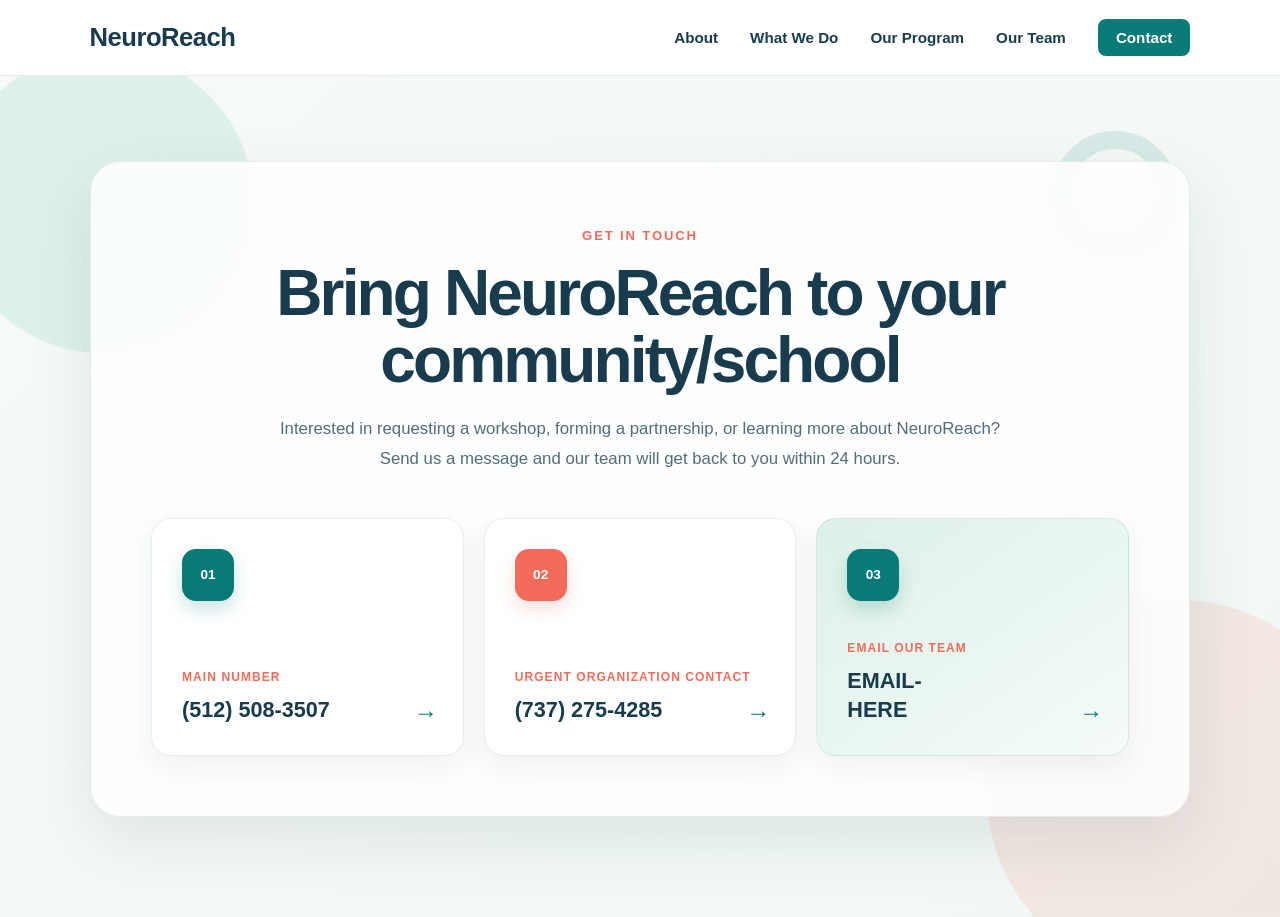
==== contact.html @ 3493aa93 "Add and style contact page" ====
<!DOCTYPE html>
<html lang="en">
    <head>
    <meta charset="UTF-8">
    <meta name="viewport" content="width=device-width, initial-scale=1.0" />
    <title>Bring NeuroReach to Your School or Community</title>
    <link rel="stylesheet" href="style.css">
  </head>
  <body>
    <nav class="navbar">
        <a href="index.html" class="logo">NeuroReach</a>
        <ul class="nav-links">
            <li><a href="index.html#about">About</a></li>
            <li><a href="index.html#work">What We Do</a></li>
            <li><a href="index.html#program">Our Program</a></li>
            <li><a href="index.html#team">Our Team</a></li>
            <li><a href="contact.html" class="nav-button">Contact</a></li>
        </ul>
    </nav>
    <main>
        <section class="contact-section">
            <div class="contact-container">
                <p class="section-label">Get in Touch</p>
                <h1>Bring NeuroReach to your community/school</h1>
                <p class="contact-description">Interested in requesting a workshop, forming a partnership, or learning more about NeuroReach? Send us a message and our team will get back to you within 24 hours.</p>
                
                <div class="contact-options">
                    <a href="tel:+15125083507" class="contact-card">
                        <span class="contact-icon">01</span>
                        <div>
                            <p>Main number</p>
                            <h2>(512) 508-3507</h2>
                        </div>
                    </a>
                    
                    <a href="tel:+17372754285" class="contact-card">
                        <span class="contact-icon">02</span>
                        <div>
                            <p>Urgent Organization Contact</p>
                            <h2>(737) 275-4285</h2>
                        </div>
                    </a>

                    <a href="mailto:EMAIL-HERE" class="contact-card email-card">
                        <span class="contact-icon">03</span>
                        <div>
                            <p>Email Our Team</p>
                            <h2>EMAIL-HERE</h2>
                        </div>
                    </a>
                </div>
            </div>
        </section>
    </main>
    </body>
</html>
---- style.css ----
:root {
    --background: #F7FAF7;
    --navy: #183B4E;
    --teal: #087A78;
    --coral: #F26B5B;
    --mint: #DDF1E8;
    --white: #FFFFFF;
}

* {
    margin: 0;
    padding: 0;
    box-sizing: border-box;
}

html {
    scroll-behavior: smooth;
}

body {
    background-color: var(--background);
    color: var(--navy);
    font-family: Inter, Arial, Helvetica, sans-serif;
    line-height: 1.6;
}

a {
    color: inherit;
    text-decoration: none;
}

ul {
    list-style: none;
}

.navbar {
    min-height: 76px;
    padding: 0 7%;
    display: flex;
    justify-content: space-between;
    align-items: center;
    background-color: var(--white);
    border-bottom: 1px solid rgba(24, 59, 78, 0.1);
}

.logo {
    color: var(--navy);
    font-size: 1.6rem;
    font-weight: 800;
    letter-spacing: -0.5px;
}

.nav-links {
    display: flex;
    align-items: center;
    gap: 2rem;
}

.nav-links a {
    font-size: 0.95rem;
    font-weight: 600;
    transition: color 0.2s ease;
}

.nav-links a:hover {
    color: var(--teal);
}

.nav-button {
    padding: 10px 18px;
    color: var(--white);
    background-color: var(--teal);
    border-radius: 8px;
}

.nav-button:hover {
    color: var(--white) ;
    background-color: #066967;
}

.hero {
    display: grid;
    grid-template-columns: 1.1fr 0.9fr;
    align-items: center;
    gap: 4rem;
    padding: 70px 7%;
    min-height: calc(100vh - 76px);
    position: relative;
    overflow: hidden;
}

.hero-content {
    max-width: 650px;
}

.hero-label {
    color: var(--coral);
    font-weight: bold;
    font-size: 0.9rem;
    letter-spacing: 0.08rem;
    margin-bottom: 12px;
    text-transform: uppercase; 
}

.hero-content h1 {
    font-size: 3.5rem;
    line-height: 1.1;
    font-weight: 800;
    margin-bottom: 20px;
    letter-spacing: -0.03em;
}

.hero-description {
    font-size: 1.05rem;
    opacity: 0.8;
    max-width: 620px;
}

.hero-description p {
    margin-bottom: 8px;
}

.hero-actions {
    display: flex;
    gap: 1rem;
    margin-top: 28px;
    align-items: center;
    flex-wrap: wrap;
}

.primary-button,
.secondary-button {
    display: inline-block;
    padding: 13px 22px;
    font-weight: bold;
    border-radius: 9px;
    transition: all 0.2s ease;
}

.primary-button {
    background-color: teal;
    color: white;
    border-color: teal;
}

.hero-visual {
    position: relative;
    min-height: 400px;
    display: flex;
    align-items: center;
    justify-content: center;
}

.visual-circle {
    position: absolute;
    width: 420px;
    height: 420px;
    background-color: var(--mint);
    border-radius: 50%;
    top: 50%;
    left: 50%;
    transform: translate(-50%, -50%);
    z-index: 0;
}

.program-preview {
    position: relative;
    z-index: 1;
    width: 100%;
    max-width: 380px;
    padding: 36px;
    background-color: var(--white);
    border: 1px solid rgba(24, 59, 78, 0.12);
    border-radius: 18px;
    box-shadow: 0 18px 45px rgba(24, 59, 78, 0.12);
}

.program-preview > p {
    color: var(--coral);
    font-size: 0.85rem;
    font-weight: 700;
    letter-spacing: 0.06em;
    text-transform: uppercase;
    margin-bottom: 10px;
}

.program-preview h2 {
    font-size: 2rem;
    line-height: 1.15;
    letter-spacing: -0.02em;
    margin-bottom: 24px;
}

.program-stats {
    display: grid;
    grid-template-columns: repeat(3, 1fr);
    gap: 0.75rem;
    margin-top: 24px;
    padding-top: 20px;
    border-top: 1px solid rgba(24, 59, 78, 0.12);
}

.program-stats span {
    text-align: center;
    font-size: 0.85rem;
    font-weight: 700;
    line-height: 1.3;
}

.about-container {
    display: grid;
    grid-template-columns: 0.9fr 1.1fr;
    gap: 4rem;
    align-items: center;
}

.about-section {
    background-color: var(--mint);
    padding: 90px 7%;
}



.about-left-miniheading {
    color: var(--coral);
    font-weight: bold;
    font-size: 0.9rem;
    letter-spacing: 0.08rem;
    margin-bottom: 25px;
}
.about-left-heading {
    color: var(--navy);
    font-weight: bold;
    font-size: 1.3rem;
    letter-spacing: 0.08rem;
    margin-bottom: 12px;
}

.about-right p {
    margin-bottom: 30px;
}

.about-right p:last-child {
    margin-bottom: 0;
}

.about-section {
    background-color: var(--mint);
    padding: 100px 7%;
}

.about-container {
    display: grid;
    grid-template-columns: 0.8fr 1.2fr;
    gap: 5rem;
    align-items: start;
}

.about-left-miniheading {
    color: var(--coral);
    font-size: 0.9rem;
    font-weight: 700;
    letter-spacing: 0.08em;
    text-transform: uppercase;
    margin-bottom: 16px;
}

.about-left-heading {
    color: var(--navy);
    font-size: 2.5rem;
    font-weight: 800;
    line-height: 1.2;
    letter-spacing: -0.02em;
    max-width: 520px;
}

.about-right {
    display: grid;
    gap: 18px;
}

.about-right > p {
    margin: 0;
    padding: 24px 26px;
    background-color: var(--white);
    color: var(--navy);
    font-size: 1rem;
    line-height: 1.75;
    border: 1px solid rgba(24, 59, 78, 0.1);
    border-left: 4px solid var(--coral);
    border-radius: 14px;
    box-shadow: 0 10px 28px rgba(24, 59, 78, 0.07);
    transition: transform 0.2s ease, box-shadow 0.2s ease;
}

.about-right > p:hover {
    transform: translateY(-3px);
    box-shadow: 0 15px 34px rgba(24, 59, 78, 0.11);
}



.work-section {
    background-color: var(--background);
    padding: 100px 7%;
}

.work-heading {
    max-width: 720px;
    margin-bottom: 50px;
}

.section-label {
    color: var(--coral);
    font-size: 0.9rem;
    font-weight: 700;
    letter-spacing: 0.08em;
    text-transform: uppercase;
    margin-bottom: 12px;
}

.work-heading h2 {
    color: var(--navy);
    font-size: 2.7rem;
    line-height: 1.15;
    letter-spacing: -0.02em;
    margin-bottom: 18px;
}

.work-description {
    color: var(--navy);
    font-size: 1.05rem;
    line-height: 1.7;
    opacity: 0.78;
}

.work-grid {
    display: grid;
    grid-template-columns: repeat(3, 1fr);
    gap: 22px;
}

.work-card {
    padding: 30px;
    background-color: var(--white);
    border: 1px solid rgba(24, 59, 78, 0.12);
    border-radius: 16px;
    box-shadow: 0 8px 24px rgba(24, 59, 78, 0.07);
    transition: transform 0.2s ease, box-shadow 0.2s ease;
}

.work-number {
    color: var(--coral);
    font-size: 0.85rem;
    font-weight: 700;
}

.work-card h3 {
    color: var(--navy);
    font-size: 1.35rem;
    line-height: 1.3;
    margin: 14px 0 12px;
}

.work-card h3 + p {
    color: var(--navy);
    line-height: 1.7;
    opacity: 0.78;
}

.work-card:hover {
    transform: translateY(-5px);
    box-shadow: 0 14px 32px rgba(24, 59, 78, 0.13);
}

.program-section {
    padding: 100px 7%;
    background-color: var(--navy);
    color: var(--white);
}

.program-container {
    max-width: 1400px;
    margin: 0 auto;
}

.program-heading {
    max-width: 900px;
    margin-bottom: 50px;
}

.program-section .section-label {
    color: var(--coral);
    font-size: 0.9rem;
    font-weight: 700;
    letter-spacing: 0.08em;
    text-transform: uppercase;
    margin-bottom: 14px;
}

.program-heading h2 {
    color: var(--white);
    font-size: 2.8rem;
    font-weight: 800;
    line-height: 1.15;
    letter-spacing: -0.02em;
    margin-bottom: 20px;
}

.program-description {
    max-width: 850px;
    color: rgba(255, 255, 255, 0.78);
    font-size: 1.05rem;
    line-height: 1.8;
}

.program-grid {
    display: grid;
    grid-template-columns: repeat(2, 1fr);
    gap: 22px;
}

.unit-card {
    padding: 32px;
    background-color: var(--white);
    color: var(--navy);
    border: 1px solid rgba(255, 255, 255, 0.15);
    border-radius: 16px;
    box-shadow: 0 14px 35px rgba(0, 0, 0, 0.16);
    transition: transform 0.2s ease, box-shadow 0.2s ease;
}

.unit-card:hover {
    transform: translateY(-4px);
    box-shadow: 0 20px 42px rgba(0, 0, 0, 0.22);
}

.unit-number {
    width: 46px;
    height: 46px;
    display: flex;
    align-items: center;
    justify-content: center;
    color: var(--teal);
    background-color: var(--mint);
    border-radius: 50%;
    font-size: 0.9rem;
    font-weight: 800;
}

.unit-card h3 {
    margin: 18px 0 12px;
    color: var(--navy);
    font-size: 1.35rem;
    line-height: 1.3;
}

.unit-card > p:last-child {
    color: rgba(24, 59, 78, 0.78);
    line-height: 1.7;
}

/* Makes the unit cards stack on smaller screens */
@media (max-width: 800px) {
    .program-section {
        padding: 75px 6%;
    }

    .program-heading h2 {
        font-size: 2.2rem;
    }

    .program-grid {
        grid-template-columns: 1fr;
    }
}

.team-section {
    padding: 100px 7%;
    background-color: var(--background);
}

.team-container {
    max-width: 1400px;
    margin: 0 auto;
}

.team-heading {
    max-width: 720px;
    margin-bottom: 50px;
}

.team-heading h2 {
    color: var(--navy);
    font-size: 2.8rem;
    line-height: 1.15;
    letter-spacing: -0.02em;
    margin: 12px 0 18px;
}

.team-description {
    color: rgba(24, 59, 78, 0.78);
    font-size: 1.05rem;
    line-height: 1.75;
}

.team-grid {
    display: grid;
    grid-template-columns: repeat(3, 1fr);
    gap: 24px;
}

.officer-card {
    padding: 18px 18px 26px;
    background-color: var(--white);
    border: 1px solid rgba(24, 59, 78, 0.1);
    border-radius: 16px;
    box-shadow: 0 12px 30px rgba(24, 59, 78, 0.08);
    transition: transform 0.2s ease, box-shadow 0.2s ease;
}

.officer-card:hover {
    transform: translateY(-4px);
    box-shadow: 0 18px 38px rgba(24, 59, 78, 0.13);
}

.officer-photo-placeholder,
.officer-photo {
    width: 100%;
    aspect-ratio: 4 / 3;
    border-radius: 12px;
    object-fit: cover;
}

.officer-photo-placeholder {
    display: flex;
    align-items: center;
    justify-content: center;
    color: var(--teal);
    background-color: var(--mint);
    font-size: 2.8rem;
    font-weight: 800;
}

.officer-card h3 {
    margin-top: 20px;
    color: var(--navy);
    font-size: 1.4rem;
}

.officer-role {
    color: var(--coral);
    font-size: 0.9rem;
    font-weight: 700;
    margin: 2px 0 10px;
}

.officer-card > p:last-child {
    color: rgba(24, 59, 78, 0.75);
    line-height: 1.65;
}

@media (max-width: 900px) {
    .team-grid {
        grid-template-columns: repeat(2, 1fr);
    }
}

@media (max-width: 600px) {
    .team-section {
        padding: 75px 6%;
    }

    .team-heading h2 {
        font-size: 2.2rem;
    }

    .team-grid {
        grid-template-columns: 1fr;
    }
}

.contact-section {
    position: relative;
    min-height: calc(100vh - 76px);
    padding: 85px 7% 100px;
    overflow: hidden;
    background:
        radial-gradient(circle at 8% 15%, rgba(221, 241, 232, 0.95) 0 150px, transparent 152px),
        radial-gradient(circle at 92% 85%, rgba(242, 107, 91, 0.12) 0 190px, transparent 192px),
        linear-gradient(135deg, #f7faf7 0%, #f1f8f4 100%);
}

.contact-section::before {
    content: "";
    position: absolute;
    top: 55px;
    right: 8%;
    width: 90px;
    height: 90px;
    border: 18px solid rgba(8, 122, 120, 0.12);
    border-radius: 50%;
}

.contact-container {
    position: relative;
    z-index: 1;
    width: 100%;
    max-width: 1100px;
    margin: 0 auto;
    padding: 60px;
    text-align: center;
    background: rgba(255, 255, 255, 0.82);
    border: 1px solid rgba(24, 59, 78, 0.09);
    border-radius: 30px;
    box-shadow: 0 24px 65px rgba(24, 59, 78, 0.1);
    backdrop-filter: blur(8px);
}

.contact-section .section-label {
    display: inline-block;
    margin-bottom: 14px;
    color: var(--coral);
    font-size: 0.82rem;
    font-weight: 800;
    letter-spacing: 0.14em;
    text-transform: uppercase;
}

.contact-section h1 {
    max-width: 780px;
    margin: 0 auto 20px;
    color: var(--navy);
    font-size: clamp(2.6rem, 5vw, 4.2rem);
    line-height: 1.05;
    letter-spacing: -0.045em;
}

.contact-description {
    max-width: 740px;
    margin: 0 auto 45px;
    color: rgba(24, 59, 78, 0.75);
    font-size: 1.05rem;
    line-height: 1.75;
}

.contact-options {
    display: grid;
    grid-template-columns: repeat(3, minmax(0, 1fr));
    gap: 20px;
    text-align: left;
}

.contact-card {
    position: relative;
    display: flex;
    min-height: 220px;
    flex-direction: column;
    align-items: flex-start;
    justify-content: space-between;
    padding: 30px;
    overflow: hidden;
    color: var(--navy);
    text-decoration: none;
    background: #ffffff;
    border: 1px solid rgba(24, 59, 78, 0.09);
    border-radius: 20px;
    box-shadow: 0 10px 30px rgba(24, 59, 78, 0.07);
    transition:
        transform 0.25s ease,
        box-shadow 0.25s ease,
        border-color 0.25s ease;
}

.contact-card::after {
    content: "→";
    position: absolute;
    right: 25px;
    bottom: 22px;
    color: var(--teal);
    font-size: 1.5rem;
    font-weight: 700;
    transition: transform 0.25s ease;
}

.contact-card:hover {
    transform: translateY(-7px);
    border-color: rgba(8, 122, 120, 0.3);
    box-shadow: 0 18px 42px rgba(24, 59, 78, 0.14);
}

.contact-card:hover::after {
    transform: translateX(5px);
}

.contact-icon {
    display: grid;
    width: 52px;
    height: 52px;
    margin-bottom: 38px;
    place-items: center;
    color: #ffffff;
    font-size: 0.85rem;
    font-weight: 800;
    background: var(--teal);
    border-radius: 14px;
    box-shadow: 0 8px 18px rgba(8, 122, 120, 0.22);
}

.contact-card p {
    margin: 0 0 8px;
    color: var(--coral);
    font-size: 0.75rem;
    font-weight: 800;
    letter-spacing: 0.09em;
    text-transform: uppercase;
}

.contact-card h2 {
    max-width: calc(100% - 25px);
    margin: 0;
    color: var(--navy);
    font-size: clamp(1.05rem, 1.7vw, 1.35rem);
    line-height: 1.35;
    overflow-wrap: anywhere;
}

.email-card {
    background: linear-gradient(145deg, #ddf1e8, #f5fbf8);
}

.contact-card:nth-child(2) .contact-icon {
    background: var(--coral);
    box-shadow: 0 8px 18px rgba(242, 107, 91, 0.22);
}

.contact-note {
    max-width: 760px;
    margin: 32px auto 0;
    padding: 16px 22px;
    color: rgba(24, 59, 78, 0.72);
    font-size: 0.88rem;
    line-height: 1.6;
    background: rgba(221, 241, 232, 0.7);
    border-left: 4px solid var(--teal);
    border-radius: 9px;
    text-align: left;
}

@media (max-width: 900px) {
    .contact-container {
        padding: 45px 32px;
    }

    .contact-options {
        grid-template-columns: 1fr;
    }

    .contact-card {
        min-height: 180px;
    }

    .contact-icon {
        margin-bottom: 25px;
    }
}

@media (max-width: 600px) {
    .contact-section {
        padding: 50px 5% 70px;
    }

    .contact-container {
        padding: 38px 20px;
        border-radius: 22px;
    }

    .contact-section h1 {
        font-size: 2.35rem;
    }

    .contact-description {
        margin-bottom: 32px;
        font-size: 0.98rem;
    }

    .contact-card {
        min-height: 165px;
        padding: 24px;
    }
}
.contact-card:first-child h2 {
    white-space: nowrap;
    max-width: none;
}
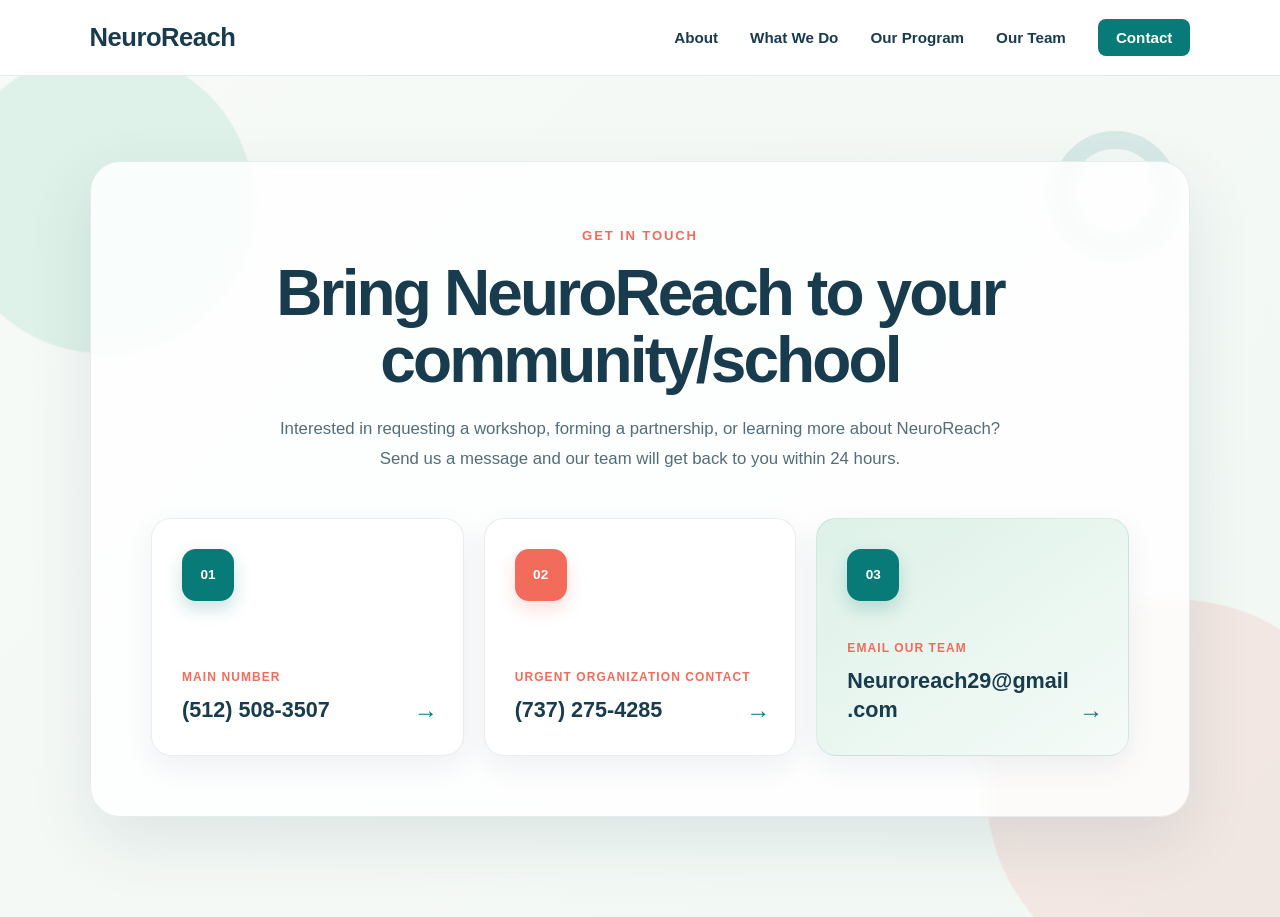
==== commit 672c9d06: "Email Confirmed" ====
--- a/contact.html
+++ b/contact.html
@@ -45,7 +45,7 @@
                         <span class="contact-icon">03</span>
                         <div>
                             <p>Email Our Team</p>
-                            <h2>EMAIL-HERE</h2>
+                            <h2>Neuroreach29@gmail.com</h2>
                         </div>
                     </a>
                 </div>
